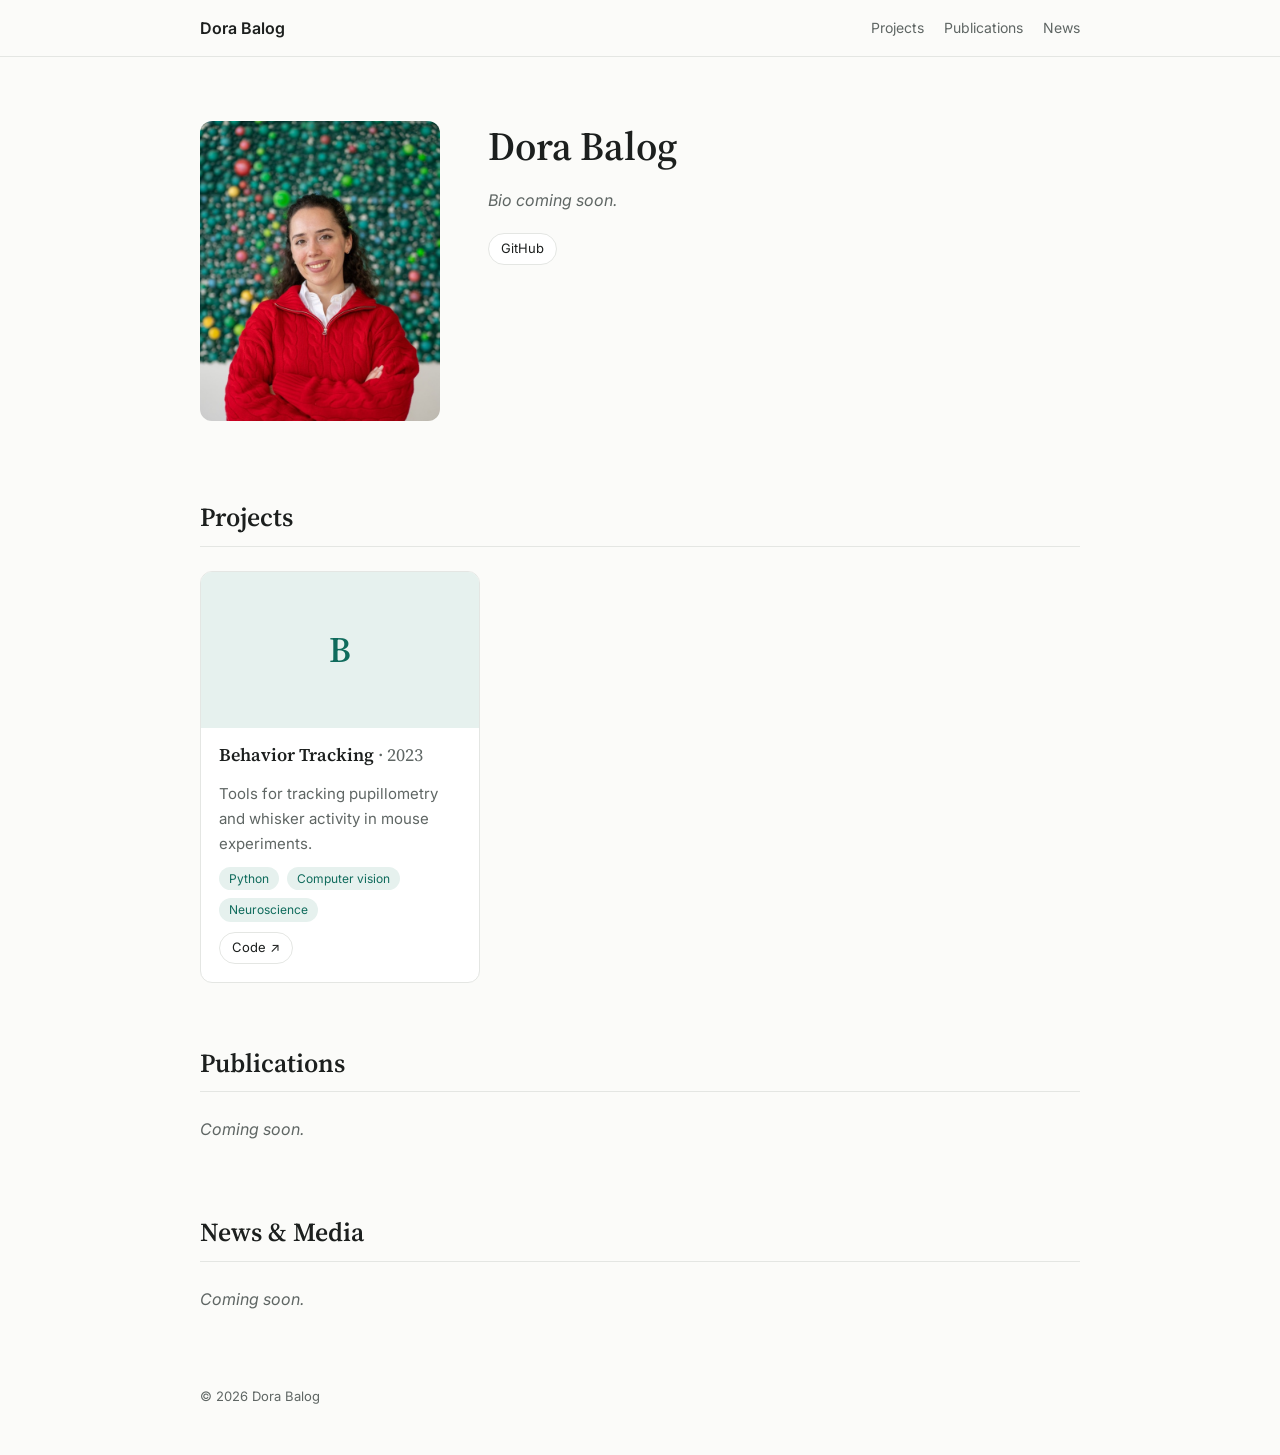
==== index.html @ 91e26f24 "Initial portfolio site Co-Authored-By: Claude Opus 5.5 <noreply@anthropic.com>" ====
<!doctype html>
<html lang="en">
<head>
  <meta charset="utf-8">
  <meta name="viewport" content="width=device-width, initial-scale=1">
  <title>Dora Balog</title>
  <meta name="description" content="Dora Balog — projects, publications, and news.">
  <link rel="preconnect" href="https://fonts.googleapis.com">
  <link rel="preconnect" href="https://fonts.gstatic.com" crossorigin>
  <link href="https://fonts.googleapis.com/css2?family=Inter:wght@400;500;600&family=Source+Serif+4:opsz,wght@8..60,500;8..60,600&display=swap" rel="stylesheet">
  <link rel="stylesheet" href="style.css">
</head>
<body>
  <nav class="nav">
    <div class="wrap nav-inner">
      <a href="#top" class="nav-name" id="nav-name"></a>
      <div class="nav-links">
        <a href="#projects">Projects</a>
        <a href="#publications">Publications</a>
        <a href="#news">News</a>
      </div>
    </div>
  </nav>

  <main id="top">
    <section class="wrap hero">
      <img class="headshot" id="photo" alt="">
      <div class="hero-text">
        <h1 id="name"></h1>
        <p class="tagline" id="tagline"></p>
        <div class="bio" id="bio"></div>
        <div class="social" id="social"></div>
      </div>
    </section>

    <section class="wrap section" id="projects">
      <h2>Projects</h2>
      <div class="grid" id="project-list"></div>
    </section>

    <section class="wrap section" id="publications">
      <h2>Publications</h2>
      <div class="list" id="publication-list"></div>
    </section>

    <section class="wrap section" id="news">
      <h2>News &amp; Media</h2>
      <div class="list" id="news-list"></div>
    </section>
  </main>

  <footer class="wrap footer">
    <span id="footer-text"></span>
  </footer>

  <script src="content.js"></script>
  <script src="render.js"></script>
</body>
</html>
---- style.css ----
:root {
  --bg: #fbfbf9;
  --surface: #ffffff;
  --text: #1c1f1e;
  --muted: #5f6664;
  --line: #e4e6e3;
  --accent: #0f6b5c;
  --accent-soft: #e6f1ee;
  --radius: 12px;
}
@media (prefers-color-scheme: dark) {
  :root {
    --bg: #121514;
    --surface: #1a1e1d;
    --text: #e8ebe9;
    --muted: #9aa3a0;
    --line: #2a302e;
    --accent: #5cc3ad;
    --accent-soft: #1d2d29;
  }
}

* { box-sizing: border-box; }
html { scroll-behavior: smooth; scroll-padding-top: 72px; }
body {
  margin: 0;
  background: var(--bg);
  color: var(--text);
  font: 16px/1.65 Inter, system-ui, -apple-system, sans-serif;
  -webkit-font-smoothing: antialiased;
}
a { color: var(--accent); text-decoration: none; }
a:hover { text-decoration: underline; }
h1, h2, h3 { font-family: "Source Serif 4", Georgia, serif; font-weight: 600; line-height: 1.25; margin: 0; }
p { margin: 0 0 .6em; }
.wrap { max-width: 920px; margin: 0 auto; padding: 0 20px; }
.muted { color: var(--muted); font-weight: 400; }
.empty { color: var(--muted); font-style: italic; }

/* Nav */
.nav {
  position: sticky; top: 0; z-index: 10;
  background: color-mix(in srgb, var(--bg) 88%, transparent);
  backdrop-filter: blur(8px);
  border-bottom: 1px solid var(--line);
}
.nav-inner { display: flex; align-items: center; justify-content: space-between; height: 56px; gap: 16px; }
.nav-name { font-weight: 600; color: var(--text); }
.nav-links { display: flex; gap: 20px; font-size: 14px; }
.nav-links a { color: var(--muted); }
.nav-links a:hover { color: var(--text); text-decoration: none; }

/* Hero */
.hero { display: grid; grid-template-columns: 240px 1fr; gap: 48px; align-items: start; padding-top: 64px; padding-bottom: 32px; }
.headshot { width: 100%; aspect-ratio: 4 / 5; object-fit: cover; object-position: center 30%; border-radius: var(--radius); }
.hero h1 { font-size: 40px; margin-bottom: 4px; }
.tagline { color: var(--muted); font-size: 17px; margin-bottom: 20px; }
.bio { margin: 16px 0 20px; max-width: 60ch; }

/* Pills & buttons */
.social, .pill-row, .tags { display: flex; flex-wrap: wrap; gap: 8px; }
.pill {
  font-size: 13px; padding: 4px 12px; border-radius: 999px;
  border: 1px solid var(--line); color: var(--text); background: var(--surface);
}
.pill:hover { border-color: var(--accent); color: var(--accent); text-decoration: none; }
.btn { font-size: 13px; padding: 4px 14px; border-radius: 999px; background: var(--accent); color: var(--bg); font-weight: 500; }
.btn:hover { text-decoration: none; opacity: .9; }
.tags span { font-size: 12px; padding: 2px 10px; border-radius: 999px; background: var(--accent-soft); color: var(--accent); }

/* Sections */
.section { padding-top: 48px; padding-bottom: 16px; }
.section h2 { font-size: 26px; padding-bottom: 12px; margin-bottom: 24px; border-bottom: 1px solid var(--line); }
.section h3 { font-size: 18px; margin-bottom: 6px; }

/* Project cards */
.grid { display: grid; grid-template-columns: repeat(auto-fill, minmax(260px, 1fr)); gap: 20px; }
.card { background: var(--surface); border: 1px solid var(--line); border-radius: var(--radius); overflow: hidden; display: flex; flex-direction: column; }
.card-img { width: 100%; aspect-ratio: 16 / 9; object-fit: cover; display: block; }
.card-body { padding: 16px 18px 18px; display: flex; flex-direction: column; gap: 10px; }
.card-body p { margin: 0; color: var(--muted); font-size: 15px; }
.placeholder {
  display: grid; place-items: center;
  background: var(--accent-soft); color: var(--accent);
  font: 600 36px "Source Serif 4", Georgia, serif;
}

/* Publication / news rows */
.list { display: flex; flex-direction: column; gap: 24px; }
.row { display: grid; grid-template-columns: 120px 1fr; gap: 20px; align-items: start; }
.row.news:not(:has(.thumb)) { grid-template-columns: 1fr; }
.thumb { width: 120px; aspect-ratio: 4 / 3; object-fit: cover; border-radius: 8px; border: 1px solid var(--line); display: block; }
.thumb.placeholder { font-size: 28px; }
.row h3 a { color: var(--text); }
.row h3 a:hover { color: var(--accent); }
.row p { font-size: 15px; margin-bottom: 4px; }
.venue { font-style: italic; color: var(--muted); }
.date { font-size: 13px; color: var(--accent); font-weight: 500; margin-bottom: 2px; }
.row .pill-row { margin-top: 8px; }

.footer { padding-top: 48px; padding-bottom: 48px; color: var(--muted); font-size: 13px; }

@media (max-width: 680px) {
  .hero { grid-template-columns: 1fr; gap: 24px; padding-top: 32px; }
  .headshot { max-width: 220px; }
  .hero h1 { font-size: 32px; }
  .nav-links { gap: 14px; }
  .row { grid-template-columns: 88px 1fr; gap: 14px; }
  .thumb { width: 88px; }
}
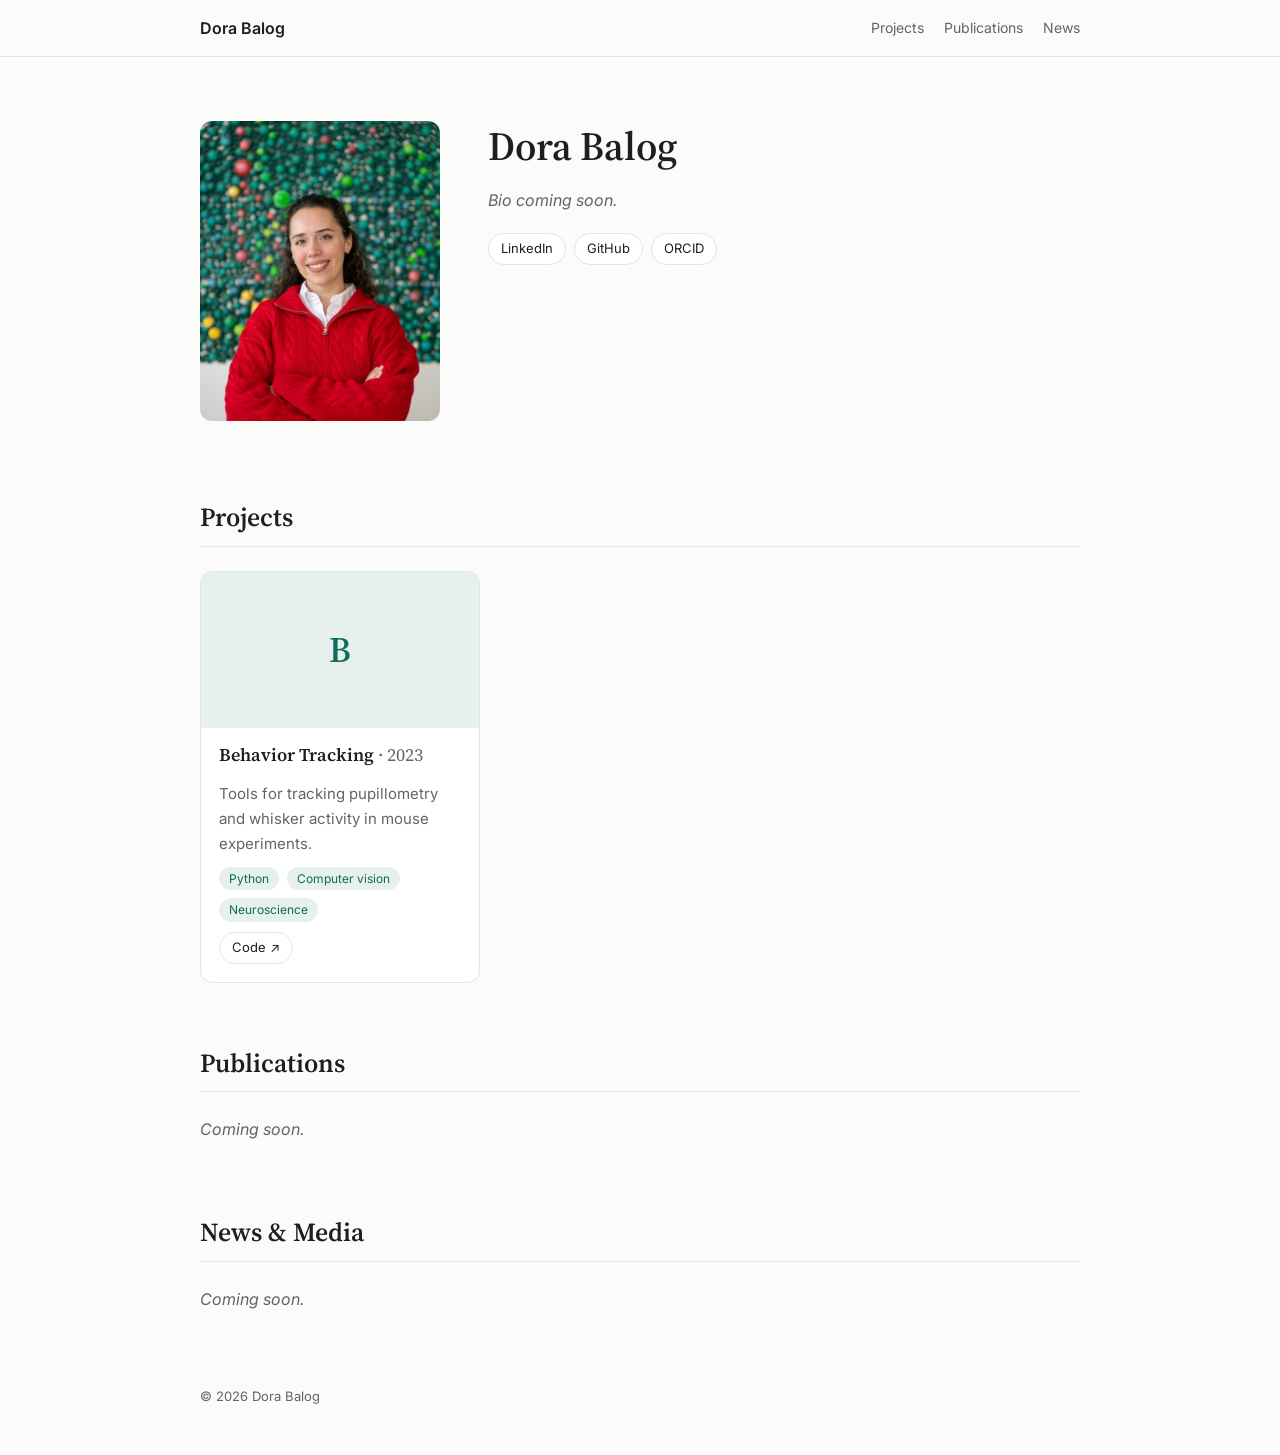
==== commit a2fac660: "Always load latest content instead of cached copy Co-Authored-By: Claude Opus 5.5 <noreply@anthropic" ====
--- a/index.html
+++ b/index.html
@@ -53,7 +53,19 @@
     <span id="footer-text"></span>
   </footer>
 
-  <script src="content.js"></script>
-  <script src="render.js"></script>
+  <script>
+    // Load content fresh each visit so edits show up right away (no stale browser cache).
+    (function () {
+      var v = Date.now();
+      var c = document.createElement("script");
+      c.src = "content.js?v=" + v;
+      c.onload = function () {
+        var r = document.createElement("script");
+        r.src = "render.js?v=" + v;
+        document.body.appendChild(r);
+      };
+      document.body.appendChild(c);
+    })();
+  </script>
 </body>
 </html>
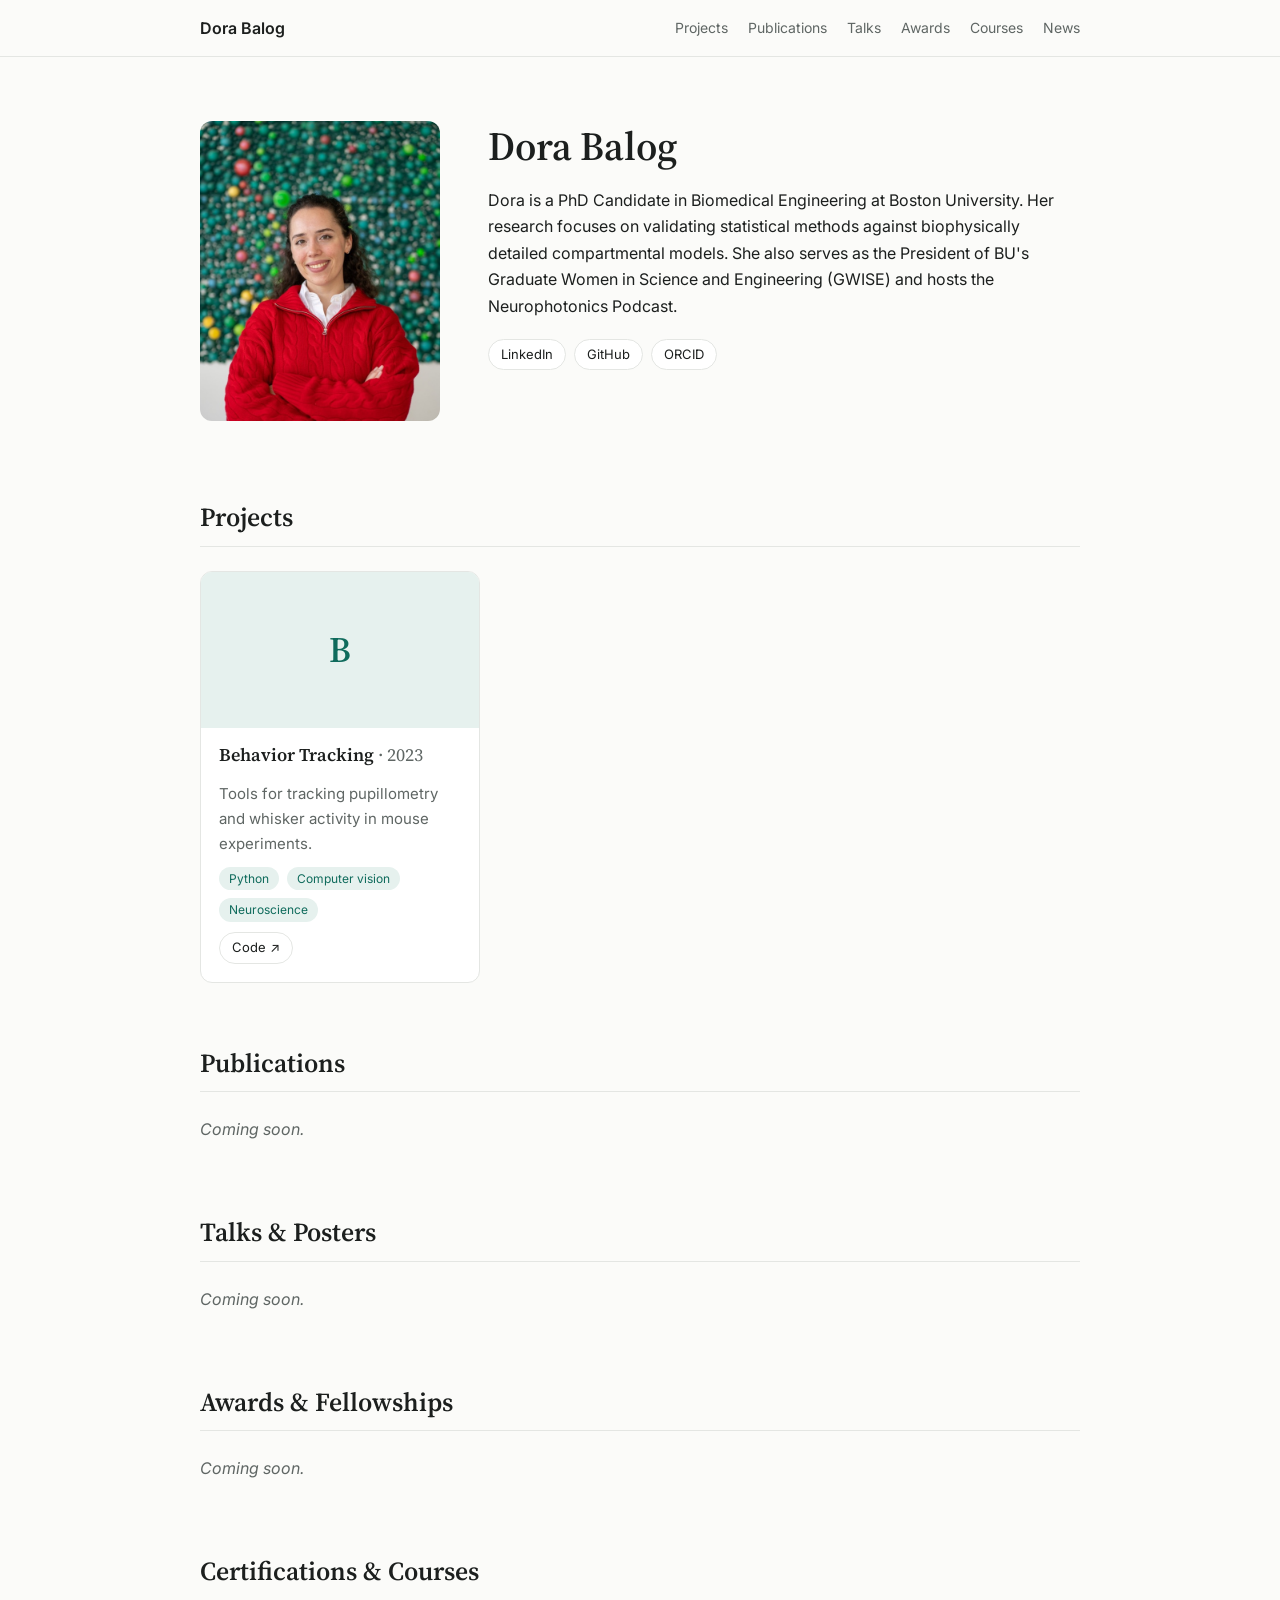
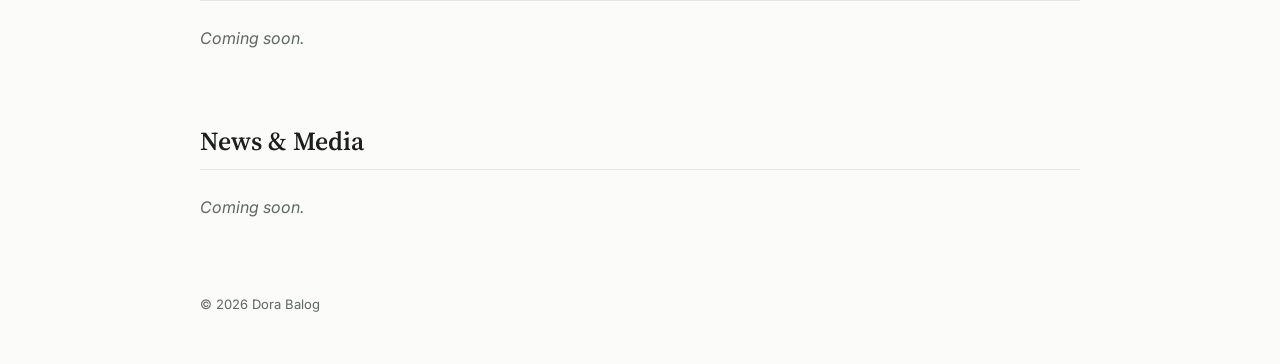
==== commit c0635dd8: "Add bio, talks & posters, awards & fellowships, certifications sections Co-Authored-By: Claude Opus " ====
--- a/index.html
+++ b/index.html
@@ -8,7 +8,7 @@
   <link rel="preconnect" href="https://fonts.googleapis.com">
   <link rel="preconnect" href="https://fonts.gstatic.com" crossorigin>
   <link href="https://fonts.googleapis.com/css2?family=Inter:wght@400;500;600&family=Source+Serif+4:opsz,wght@8..60,500;8..60,600&display=swap" rel="stylesheet">
-  <link rel="stylesheet" href="style.css">
+  <link rel="stylesheet" href="style.css?v=2">
 </head>
 <body>
   <nav class="nav">
@@ -17,6 +17,9 @@
       <div class="nav-links">
         <a href="#projects">Projects</a>
         <a href="#publications">Publications</a>
+        <a href="#talks">Talks</a>
+        <a href="#awards">Awards</a>
+        <a href="#certifications">Courses</a>
         <a href="#news">News</a>
       </div>
     </div>
@@ -41,6 +44,21 @@
     <section class="wrap section" id="publications">
       <h2>Publications</h2>
       <div class="list" id="publication-list"></div>
+    </section>
+
+    <section class="wrap section" id="talks">
+      <h2>Talks &amp; Posters</h2>
+      <div class="list" id="talk-list"></div>
+    </section>
+
+    <section class="wrap section" id="awards">
+      <h2>Awards &amp; Fellowships</h2>
+      <div class="list" id="award-list"></div>
+    </section>
+
+    <section class="wrap section" id="certifications">
+      <h2>Certifications &amp; Courses</h2>
+      <div class="list" id="cert-list"></div>
     </section>
 
     <section class="wrap section" id="news">
--- a/style.css
+++ b/style.css
@@ -46,7 +46,9 @@
 }
 .nav-inner { display: flex; align-items: center; justify-content: space-between; height: 56px; gap: 16px; }
 .nav-name { font-weight: 600; color: var(--text); }
-.nav-links { display: flex; gap: 20px; font-size: 14px; }
+.nav-links { display: flex; gap: 20px; font-size: 14px; overflow-x: auto; white-space: nowrap; scrollbar-width: none; }
+.nav-links::-webkit-scrollbar { display: none; }
+.nav-name { white-space: nowrap; }
 .nav-links a { color: var(--muted); }
 .nav-links a:hover { color: var(--text); text-decoration: none; }
 
@@ -98,6 +100,18 @@
 .date { font-size: 13px; color: var(--accent); font-weight: 500; margin-bottom: 2px; }
 .row .pill-row { margin-top: 8px; }
 
+.row.text { grid-template-columns: 90px 1fr; gap: 16px; }
+.row.text:has(> div:only-child) { grid-template-columns: 1fr; }
+.row.text > .date { padding-top: 3px; }
+.badge {
+  display: inline-block; vertical-align: middle;
+  font: 500 11px Inter, system-ui, sans-serif; letter-spacing: .03em; text-transform: uppercase;
+  padding: 2px 8px; border-radius: 999px; margin-bottom: 6px;
+  background: var(--accent); color: var(--bg);
+}
+.badge.soft { background: var(--accent-soft); color: var(--accent); }
+h3 .badge { margin: 0 0 0 6px; }
+
 .footer { padding-top: 48px; padding-bottom: 48px; color: var(--muted); font-size: 13px; }
 
 @media (max-width: 680px) {
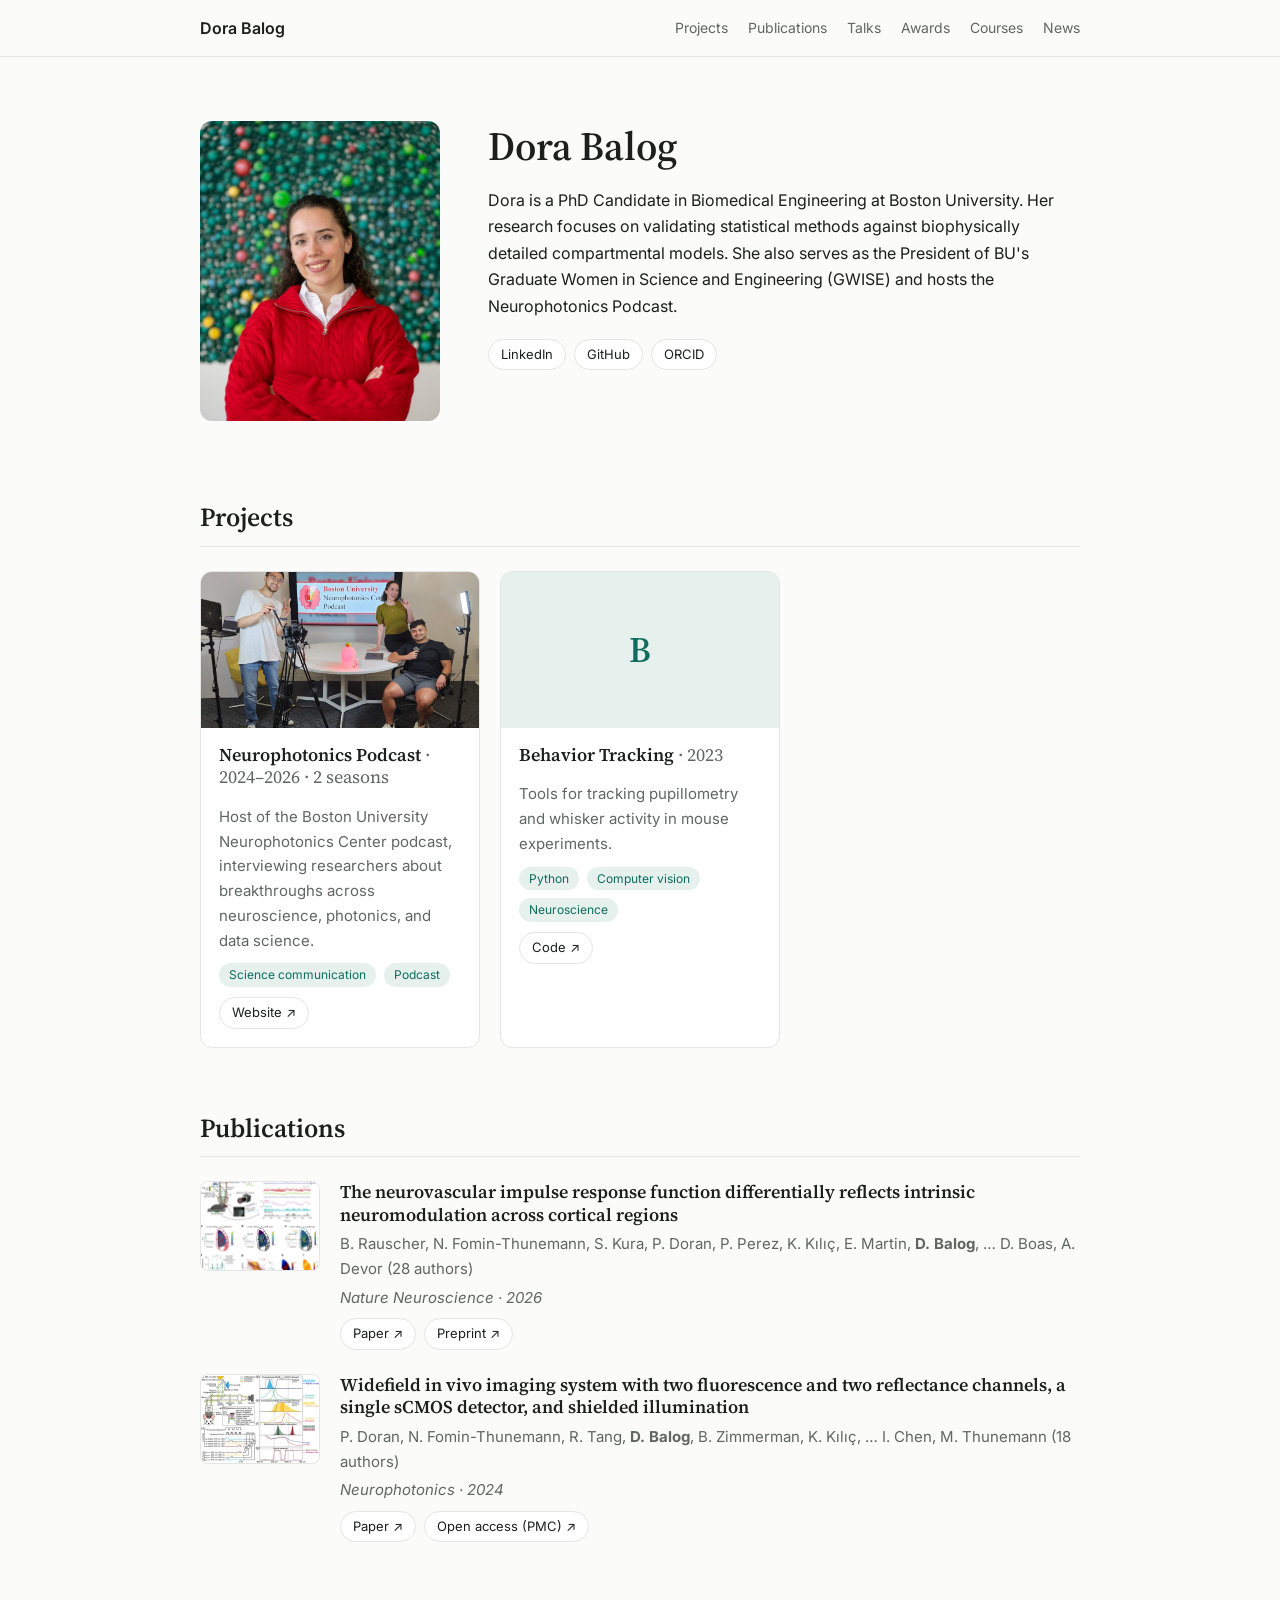
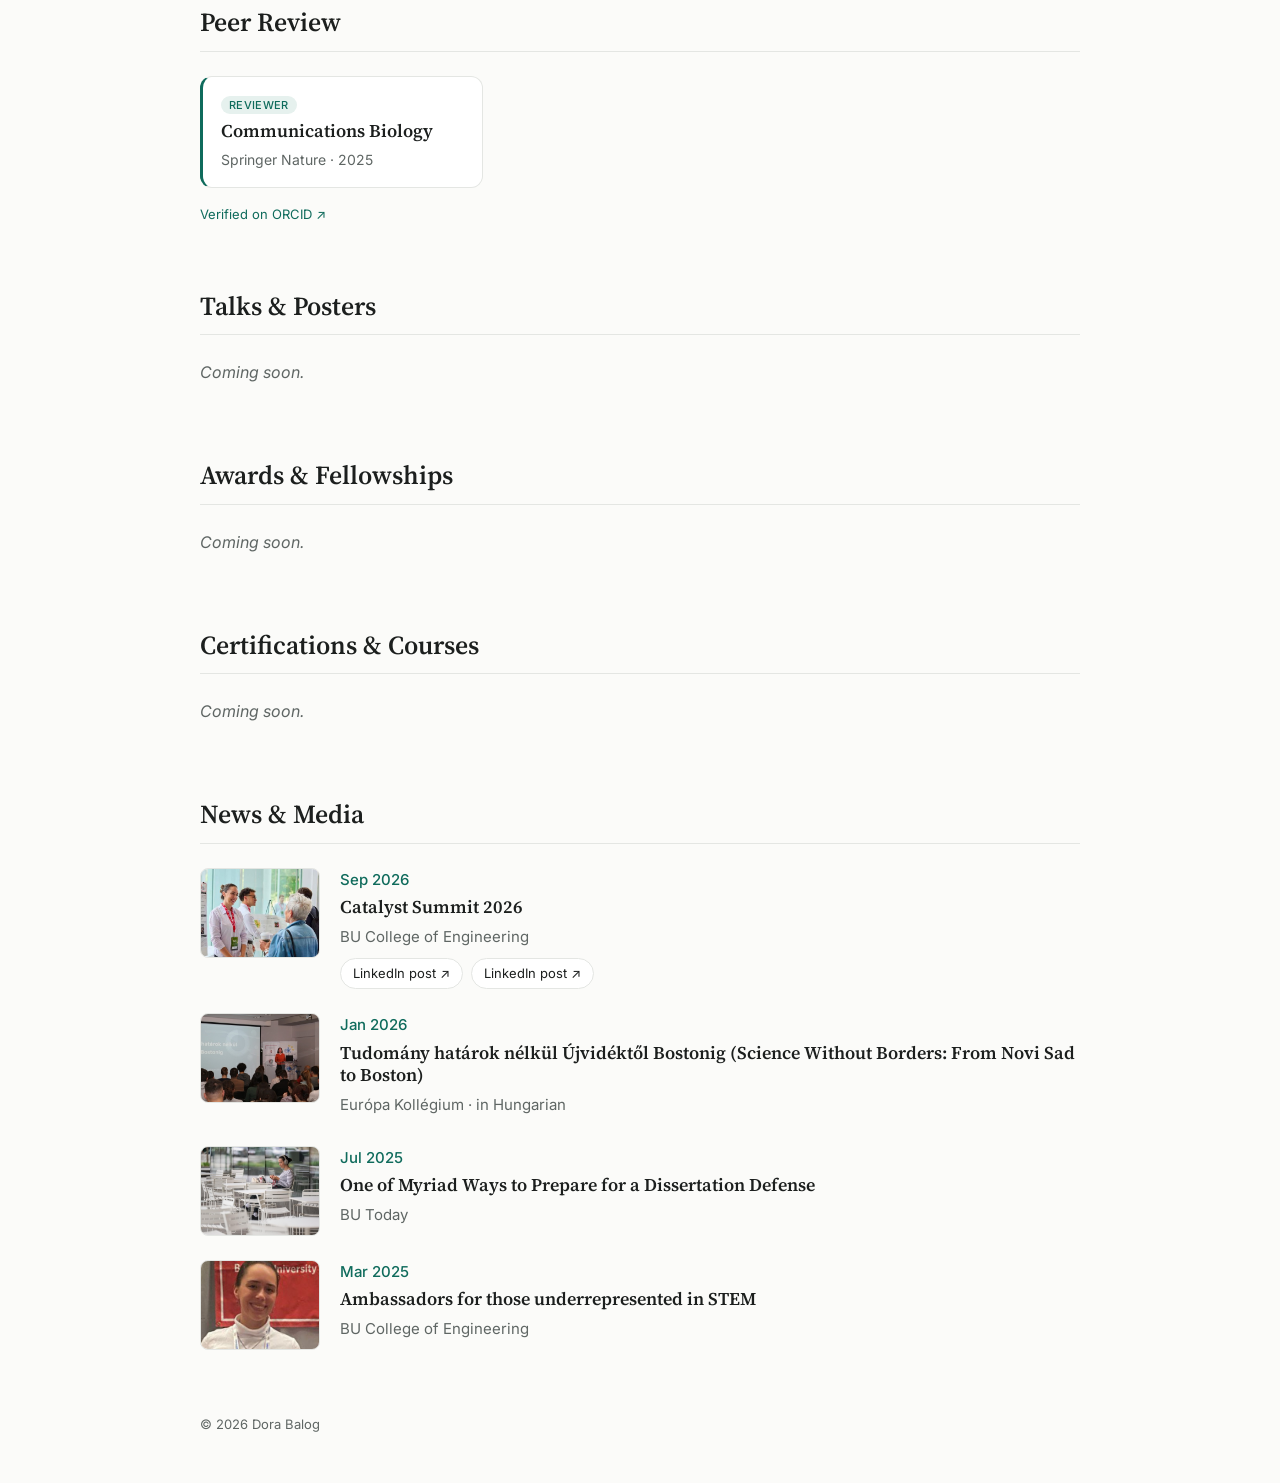
==== commit 93835f4a: "Add publications and peer review from ORCID Co-Authored-By: Claude Opus 5.5 <noreply@anthropic.com>" ====
--- a/index.html
+++ b/index.html
@@ -8,7 +8,7 @@
   <link rel="preconnect" href="https://fonts.googleapis.com">
   <link rel="preconnect" href="https://fonts.gstatic.com" crossorigin>
   <link href="https://fonts.googleapis.com/css2?family=Inter:wght@400;500;600&family=Source+Serif+4:opsz,wght@8..60,500;8..60,600&display=swap" rel="stylesheet">
-  <link rel="stylesheet" href="style.css?v=2">
+  <link rel="stylesheet" href="style.css?v=3">
 </head>
 <body>
   <nav class="nav">
@@ -44,6 +44,11 @@
     <section class="wrap section" id="publications">
       <h2>Publications</h2>
       <div class="list" id="publication-list"></div>
+    </section>
+
+    <section class="wrap section" id="reviews">
+      <h2>Peer Review</h2>
+      <div class="review-grid" id="review-list"></div>
     </section>
 
     <section class="wrap section" id="talks">
--- a/style.css
+++ b/style.css
@@ -112,6 +112,13 @@
 .badge.soft { background: var(--accent-soft); color: var(--accent); }
 h3 .badge { margin: 0 0 0 6px; }
 
+.review-grid { display: grid; grid-template-columns: repeat(auto-fill, minmax(240px, 1fr)); gap: 16px; }
+.review-card { background: var(--surface); border: 1px solid var(--line); border-left: 3px solid var(--accent); border-radius: var(--radius); padding: 16px 18px; }
+.review-card h3 a { color: var(--text); }
+.review-card h3 a:hover { color: var(--accent); }
+.review-card p { margin: 0; font-size: 14px; }
+.review-note { grid-column: 1 / -1; font-size: 13px; margin: 0; }
+
 .footer { padding-top: 48px; padding-bottom: 48px; color: var(--muted); font-size: 13px; }
 
 @media (max-width: 680px) {
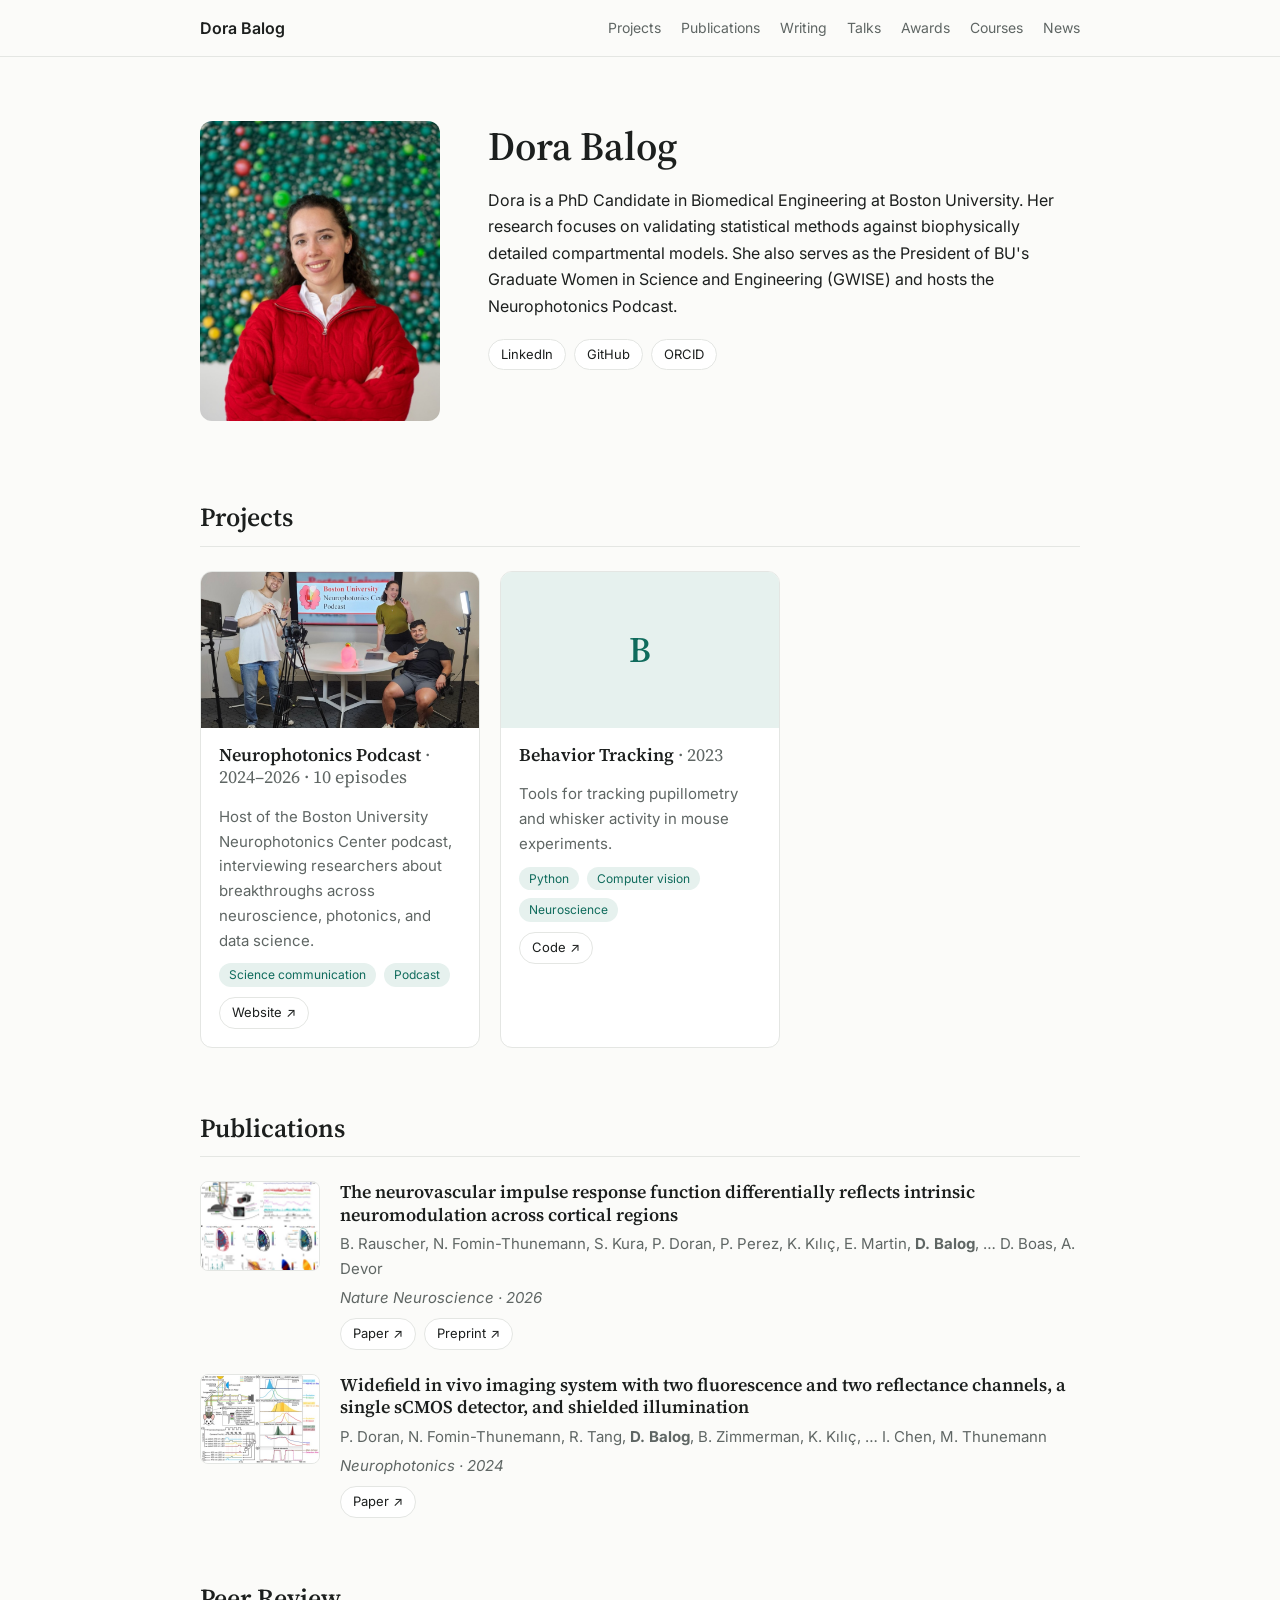
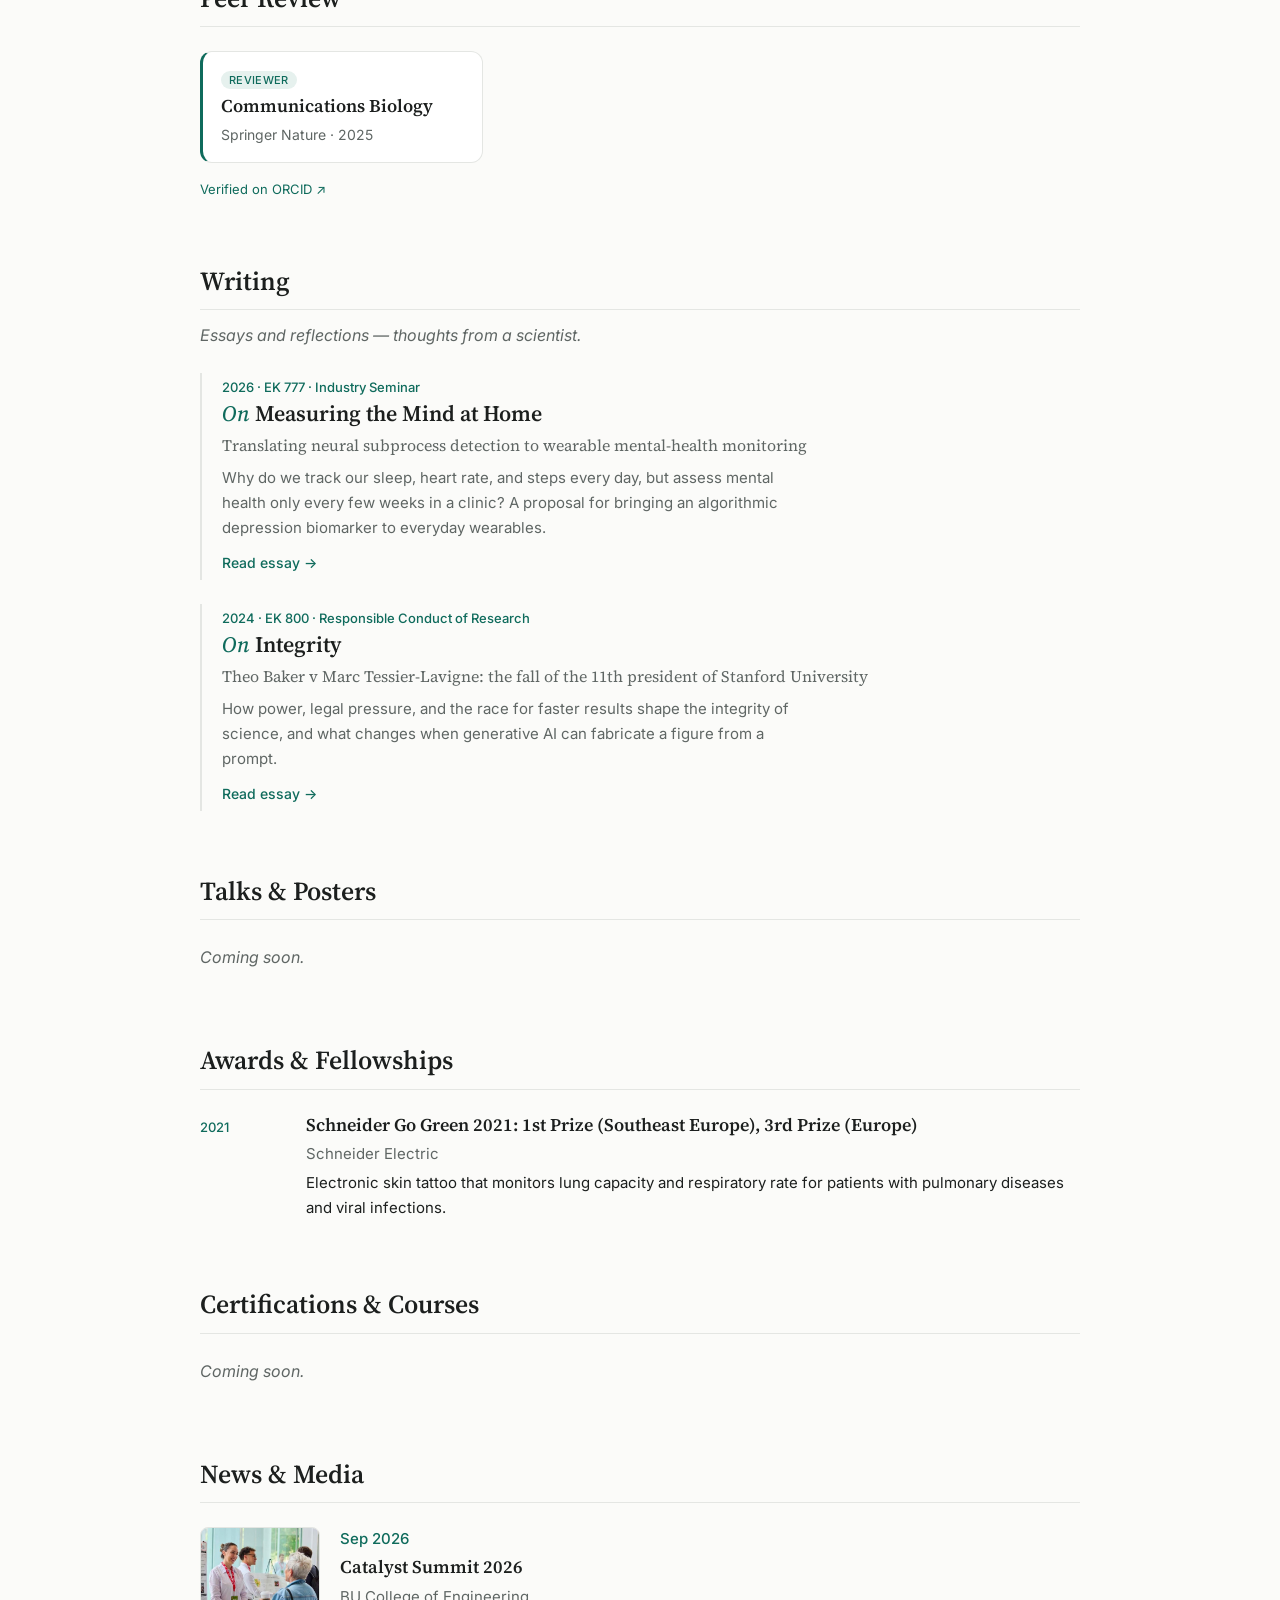
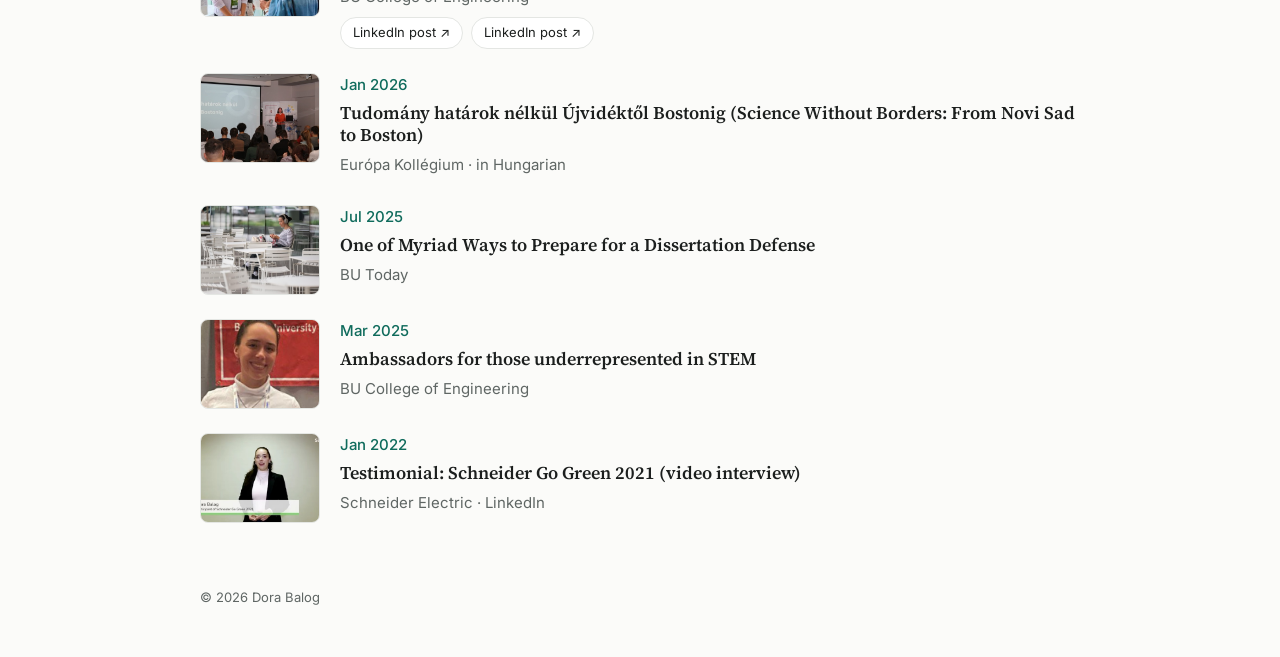
==== commit e9e62dce: "Add Writing section with two essays Co-Authored-By: Claude Opus 5.5 <noreply@anthropic.com>" ====
--- a/index.html
+++ b/index.html
@@ -7,8 +7,8 @@
   <meta name="description" content="Dora Balog — projects, publications, and news.">
   <link rel="preconnect" href="https://fonts.googleapis.com">
   <link rel="preconnect" href="https://fonts.gstatic.com" crossorigin>
-  <link href="https://fonts.googleapis.com/css2?family=Inter:wght@400;500;600&family=Source+Serif+4:opsz,wght@8..60,500;8..60,600&display=swap" rel="stylesheet">
-  <link rel="stylesheet" href="style.css?v=3">
+  <link href="https://fonts.googleapis.com/css2?family=Inter:wght@400;500;600&family=Source+Serif+4:ital,opsz,wght@0,8..60,400;0,8..60,500;0,8..60,600;1,8..60,500&display=swap" rel="stylesheet">
+  <link rel="stylesheet" href="style.css?v=4">
 </head>
 <body>
   <nav class="nav">
@@ -17,6 +17,7 @@
       <div class="nav-links">
         <a href="#projects">Projects</a>
         <a href="#publications">Publications</a>
+        <a href="#writing">Writing</a>
         <a href="#talks">Talks</a>
         <a href="#awards">Awards</a>
         <a href="#certifications">Courses</a>
@@ -49,6 +50,12 @@
     <section class="wrap section" id="reviews">
       <h2>Peer Review</h2>
       <div class="review-grid" id="review-list"></div>
+    </section>
+
+    <section class="wrap section" id="writing">
+      <h2>Writing</h2>
+      <p class="section-intro">Essays and reflections &mdash; thoughts from a scientist.</p>
+      <div class="list" id="writing-list"></div>
     </section>
 
     <section class="wrap section" id="talks">
--- a/style.css
+++ b/style.css
@@ -119,6 +119,34 @@
 .review-card p { margin: 0; font-size: 14px; }
 .review-note { grid-column: 1 / -1; font-size: 13px; margin: 0; }
 
+/* Writing */
+.on { font-style: italic; font-weight: 500; color: var(--accent); }
+.section-intro { color: var(--muted); margin: -12px 0 24px; font-style: italic; }
+.essay-card { padding: 4px 0 4px 20px; border-left: 2px solid var(--line); }
+.essay-card:hover { border-left-color: var(--accent); }
+.essay-card h3 { font-size: 22px; margin-bottom: 4px; }
+.essay-card h3 a { color: var(--text); }
+.essay-card h3 a:hover { text-decoration: none; color: var(--accent); }
+.essay-card .muted { font-size: 15px; max-width: 65ch; }
+.essay-sub { font-family: "Source Serif 4", Georgia, serif; color: var(--muted); font-size: 16px; margin-bottom: 8px; }
+.read-more { font-size: 14px; font-weight: 500; }
+
+/* Essay pages */
+.essay { max-width: 720px; padding-top: 56px; }
+.essay-head { margin-bottom: 40px; padding-bottom: 24px; border-bottom: 1px solid var(--line); }
+.essay-head h1 { font-size: 42px; margin: 6px 0 12px; }
+.essay-head .essay-sub { font-size: 19px; line-height: 1.45; }
+.essay-body { font-family: "Source Serif 4", Georgia, serif; font-size: 19px; line-height: 1.75; }
+.essay-body p { margin: 0 0 1.1em; }
+.essay-body h2 { font-size: 24px; margin: 1.8em 0 .6em; }
+.essay-body .refs { font-family: Inter, system-ui, sans-serif; font-size: 14px; line-height: 1.6; color: var(--muted); padding-left: 1.4em; }
+.essay-body .refs li { margin-bottom: .5em; }
+.essay-foot { margin: 48px 0 64px; padding-top: 24px; border-top: 1px solid var(--line); display: flex; flex-direction: column; gap: 16px; align-items: flex-start; }
+@media (max-width: 680px) {
+  .essay-head h1 { font-size: 32px; }
+  .essay-body { font-size: 17px; }
+}
+
 .footer { padding-top: 48px; padding-bottom: 48px; color: var(--muted); font-size: 13px; }
 
 @media (max-width: 680px) {
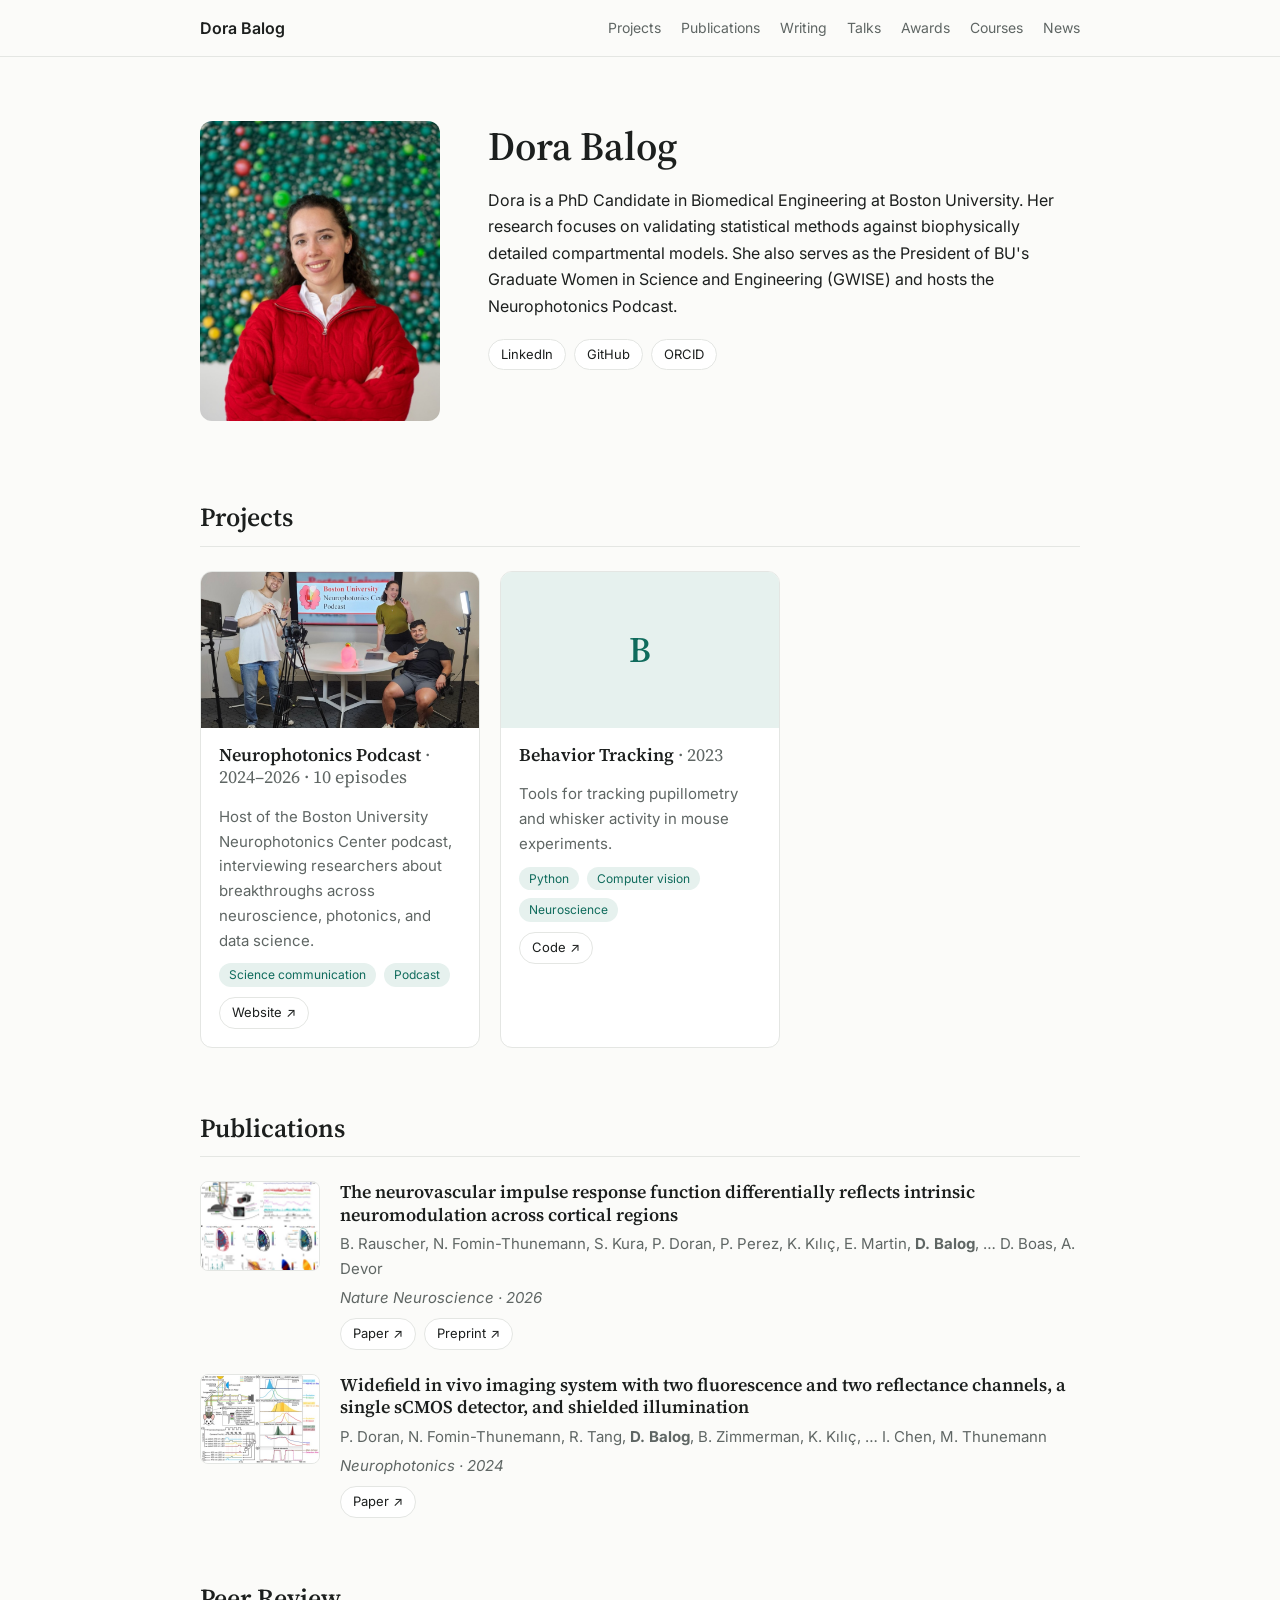
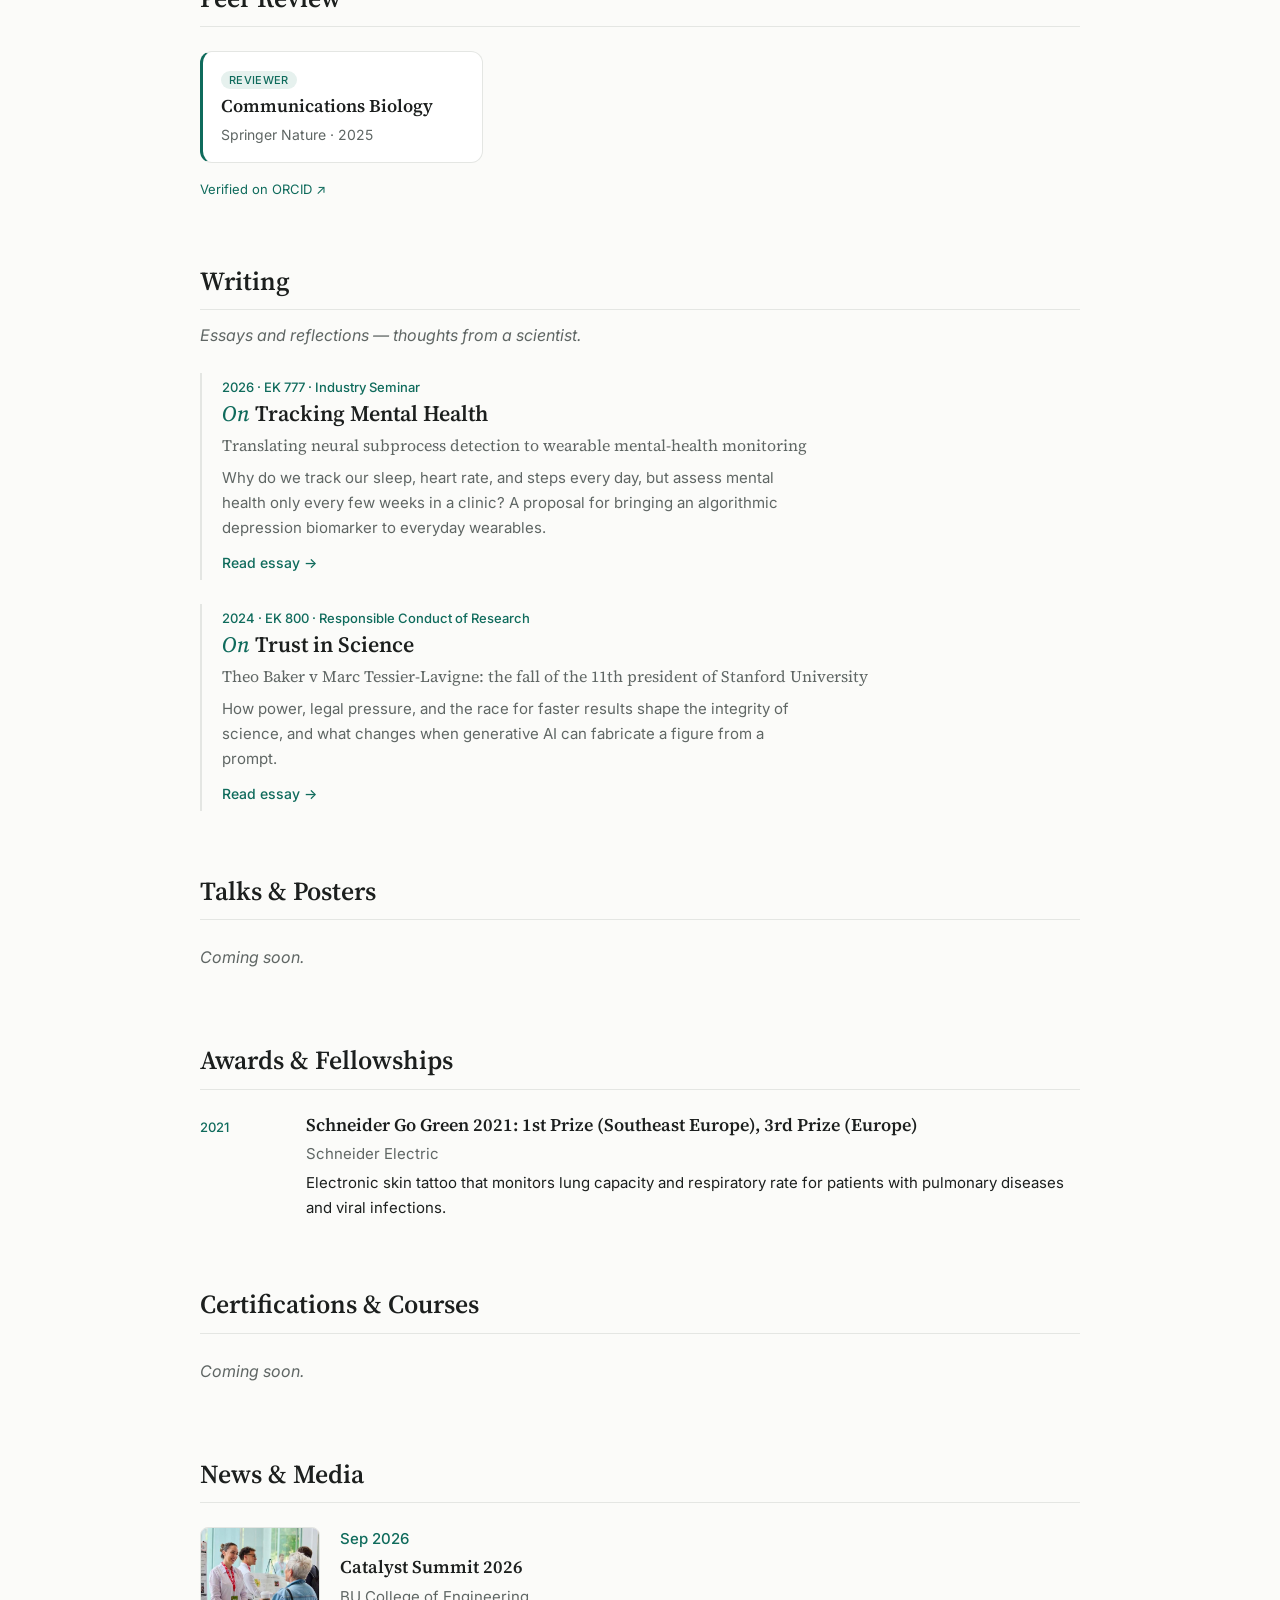
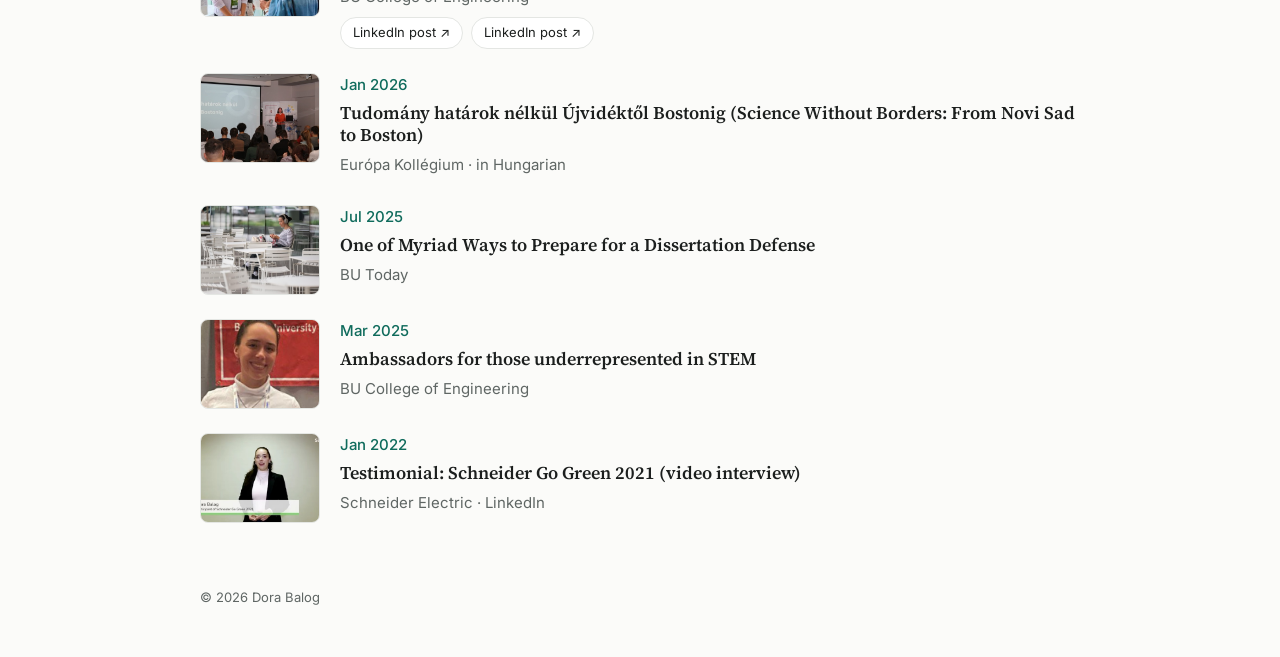
==== commit a7b0aedc: "Make section links reliable while content loads Co-Authored-By: Claude Opus 5.5 <noreply@anthropic.c" ====
--- a/index.html
+++ b/index.html
@@ -8,7 +8,7 @@
   <link rel="preconnect" href="https://fonts.googleapis.com">
   <link rel="preconnect" href="https://fonts.gstatic.com" crossorigin>
   <link href="https://fonts.googleapis.com/css2?family=Inter:wght@400;500;600&family=Source+Serif+4:ital,opsz,wght@0,8..60,400;0,8..60,500;0,8..60,600;1,8..60,500&display=swap" rel="stylesheet">
-  <link rel="stylesheet" href="style.css?v=4">
+  <link rel="stylesheet" href="style.css?v=5">
 </head>
 <body>
   <nav class="nav">
--- a/style.css
+++ b/style.css
@@ -21,7 +21,7 @@
 }
 
 * { box-sizing: border-box; }
-html { scroll-behavior: smooth; scroll-padding-top: 72px; }
+html { scroll-behavior: smooth; scroll-padding-top: 72px; overflow-anchor: none; }
 body {
   margin: 0;
   background: var(--bg);
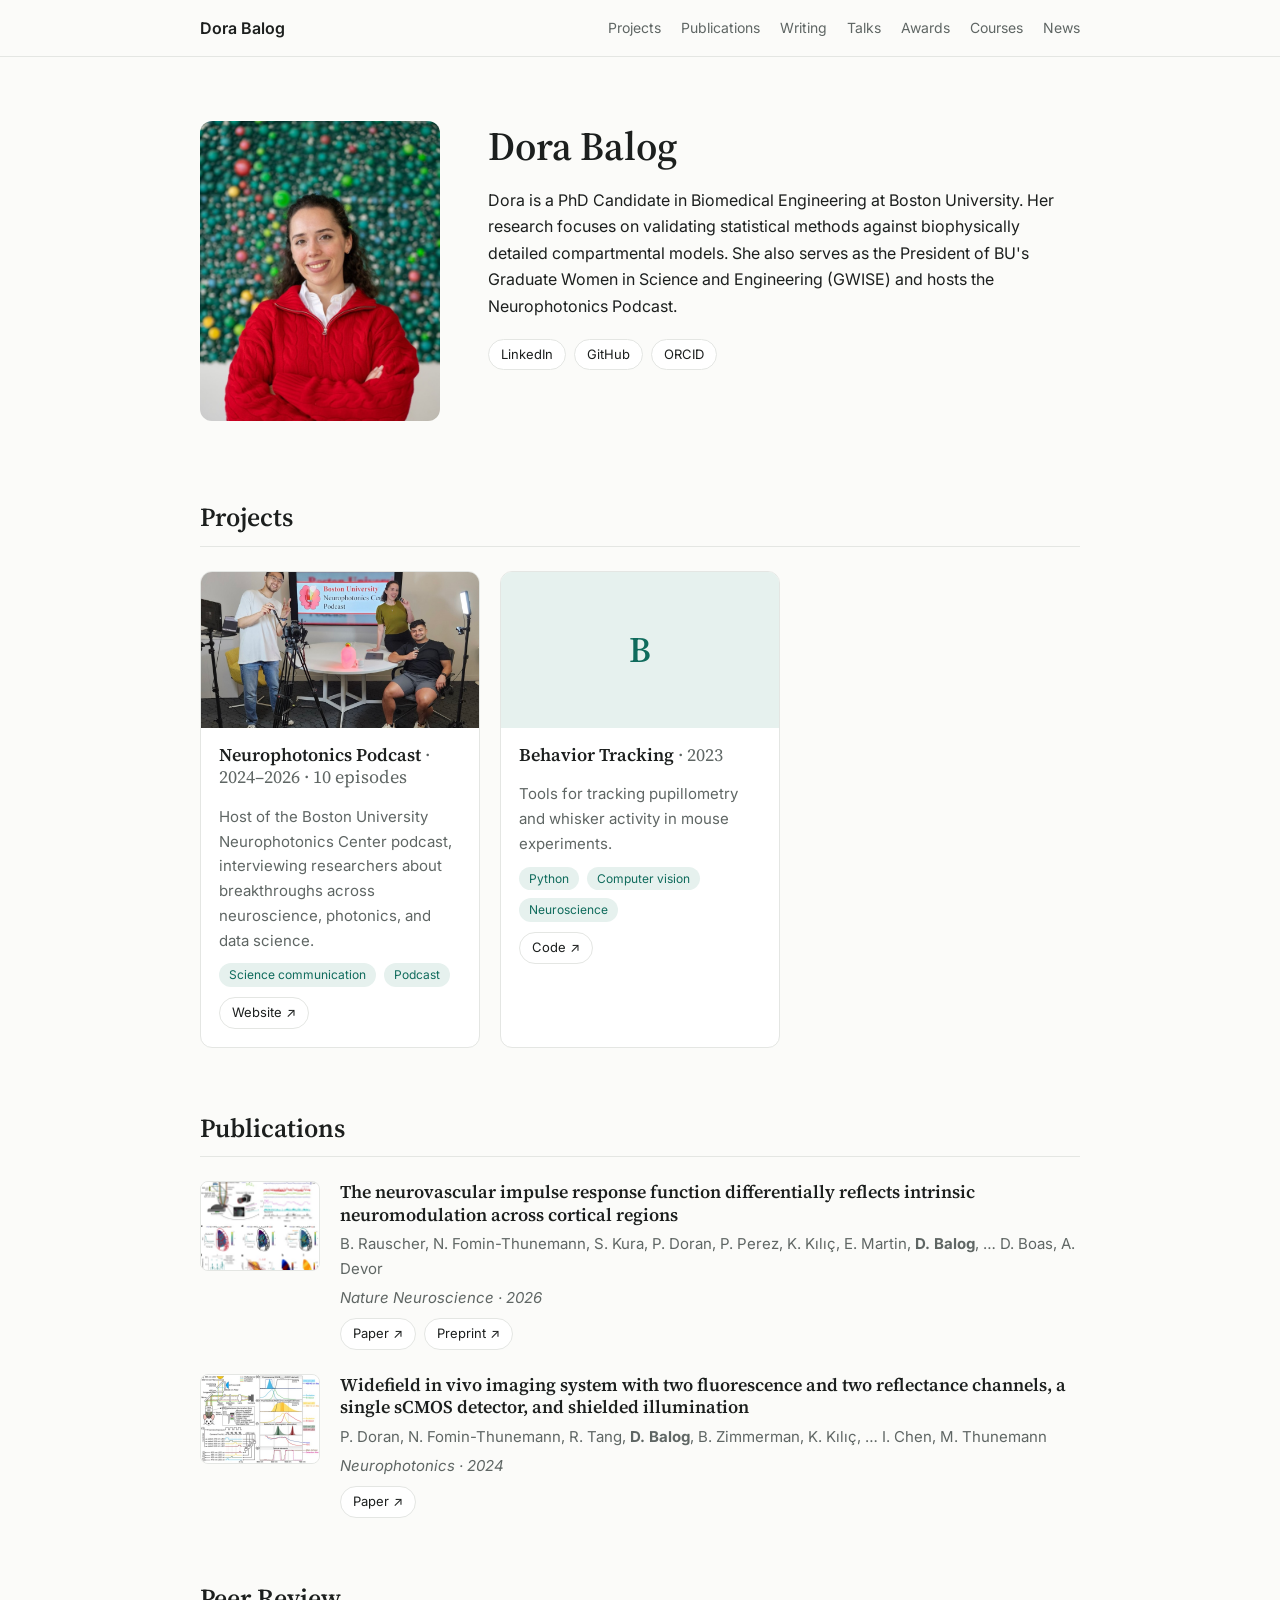
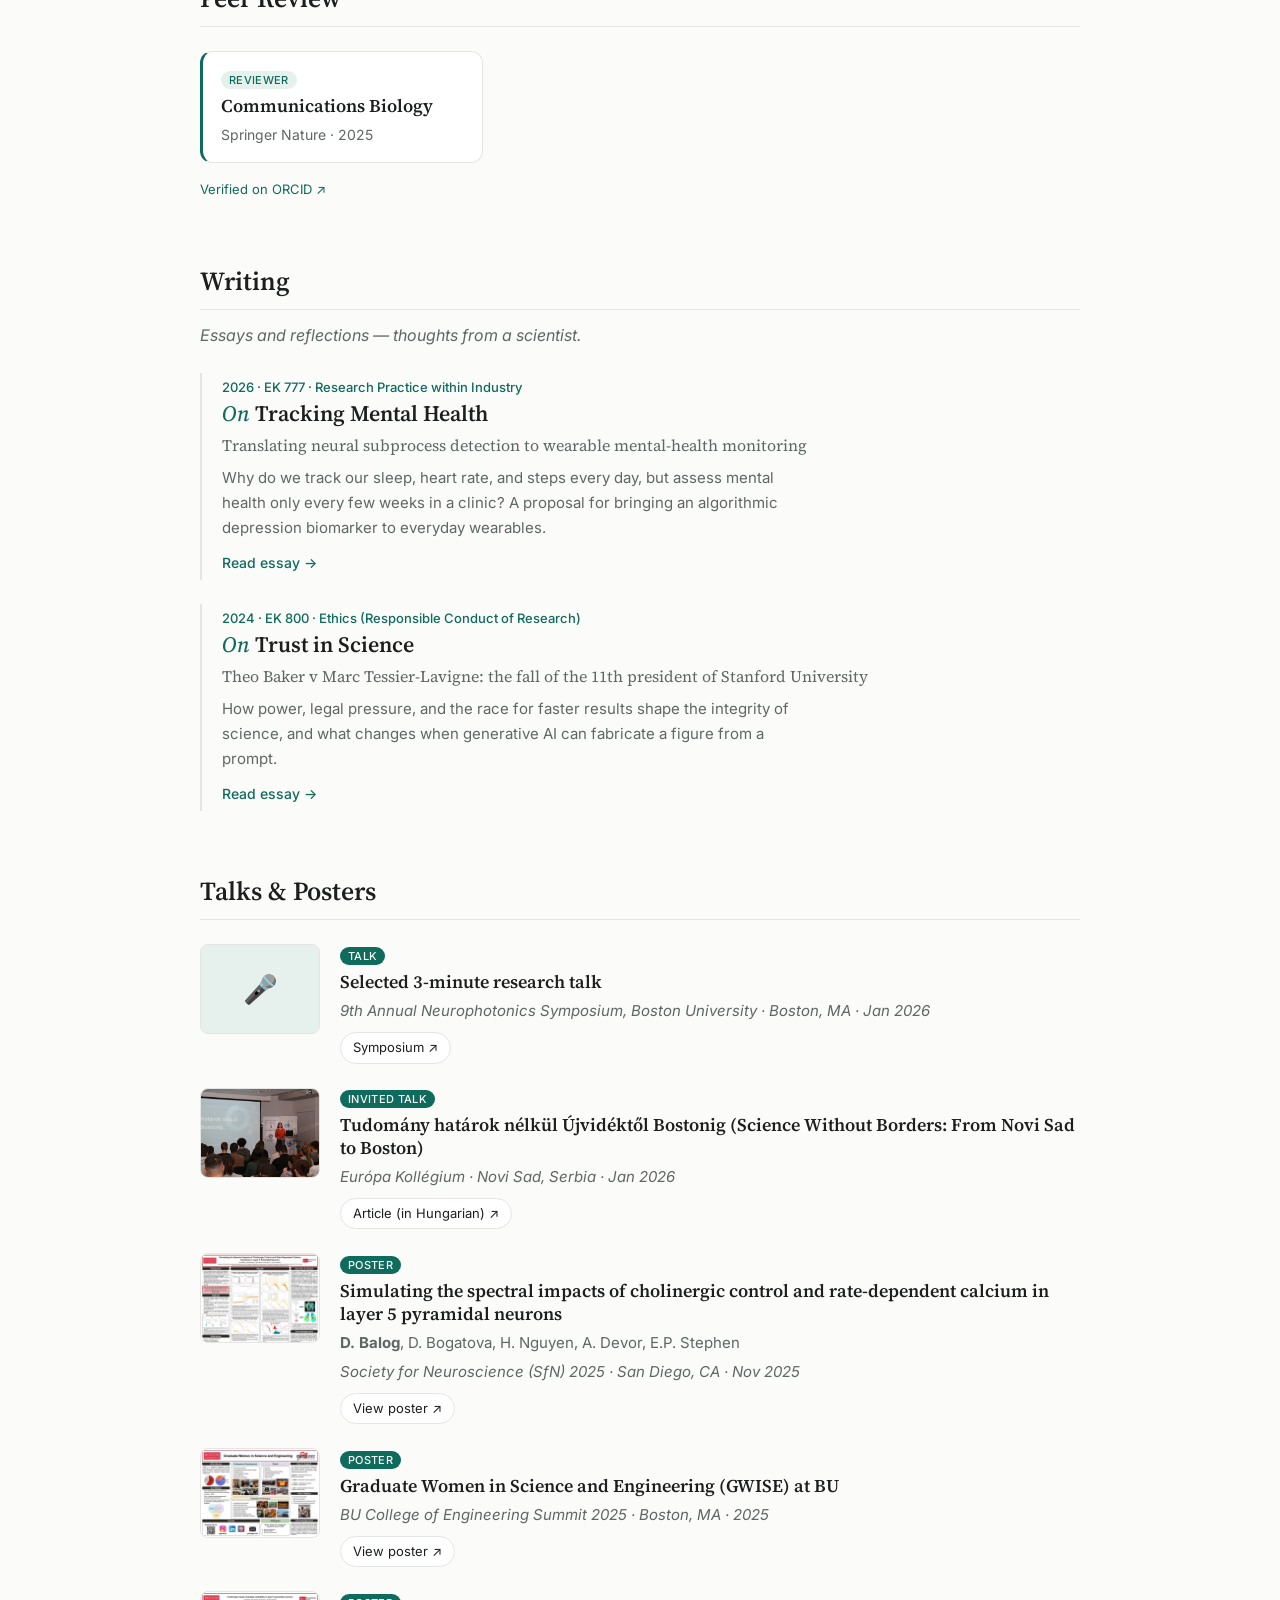
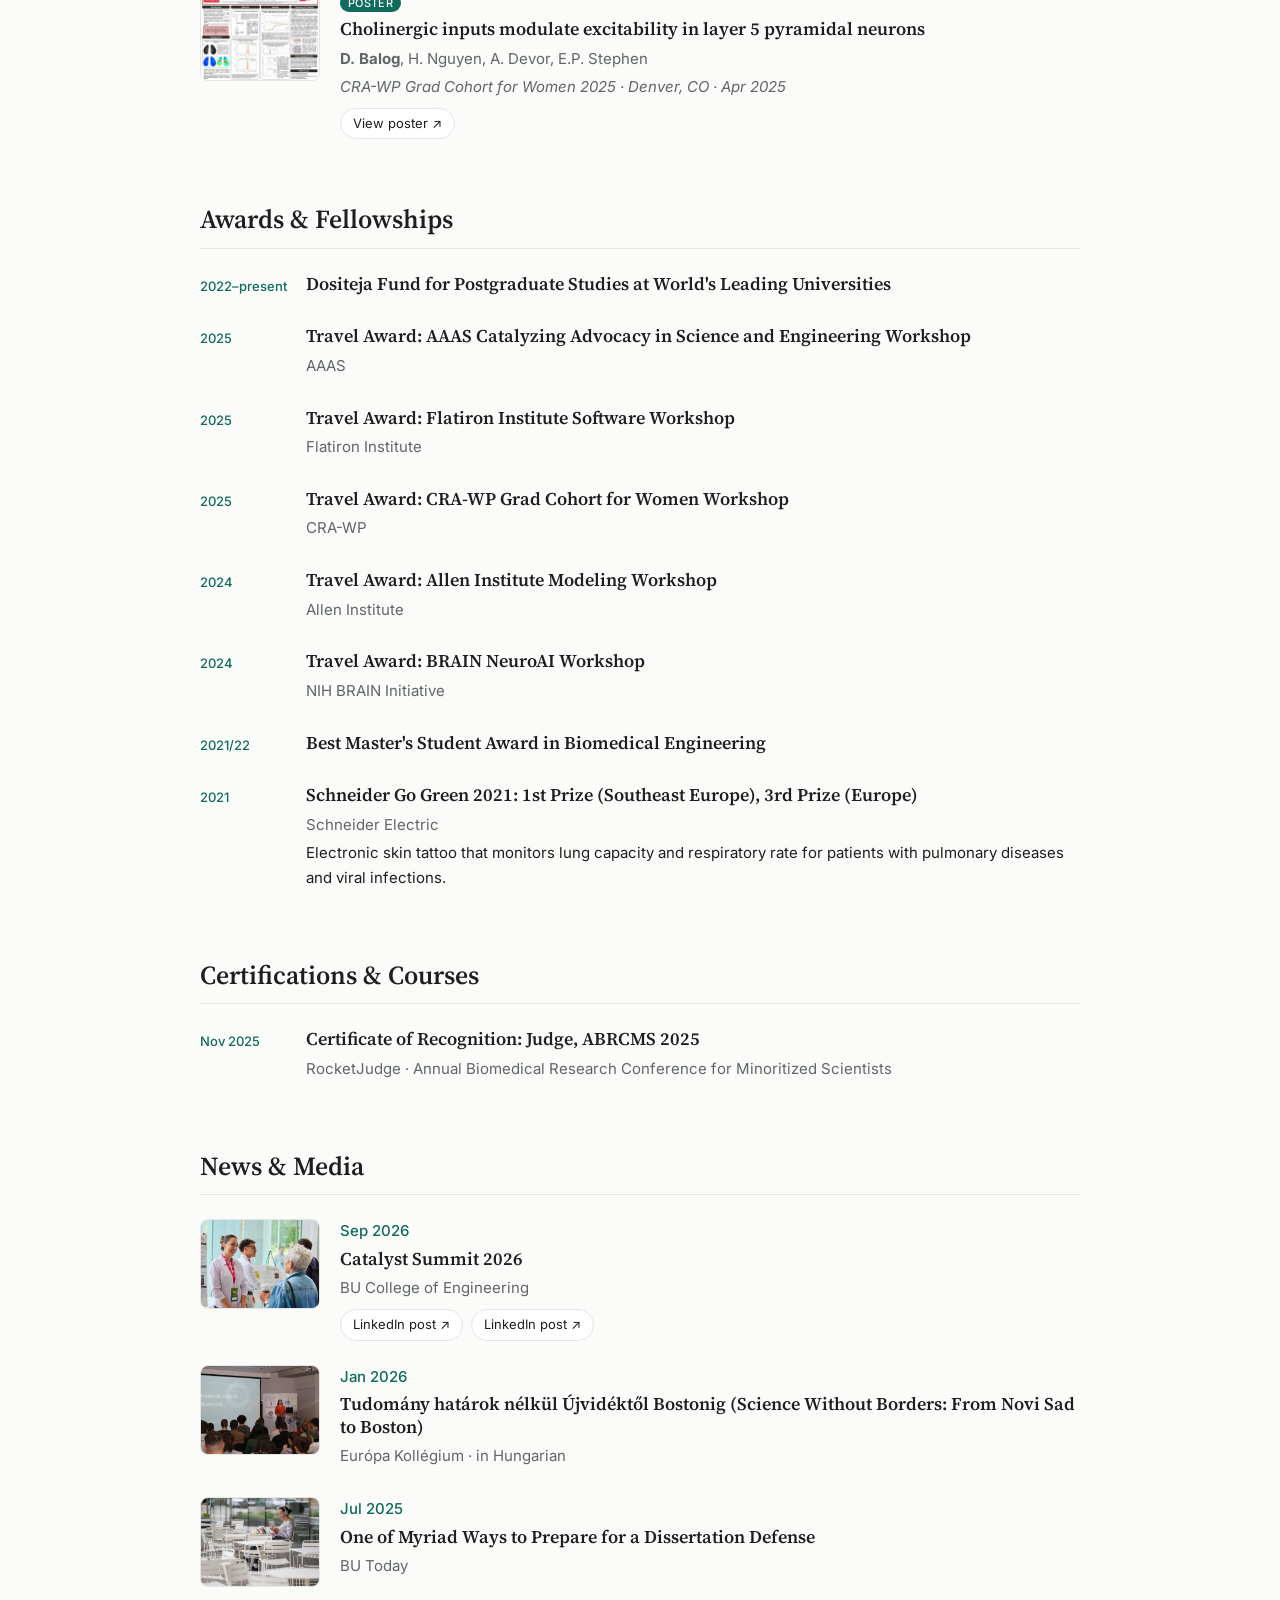
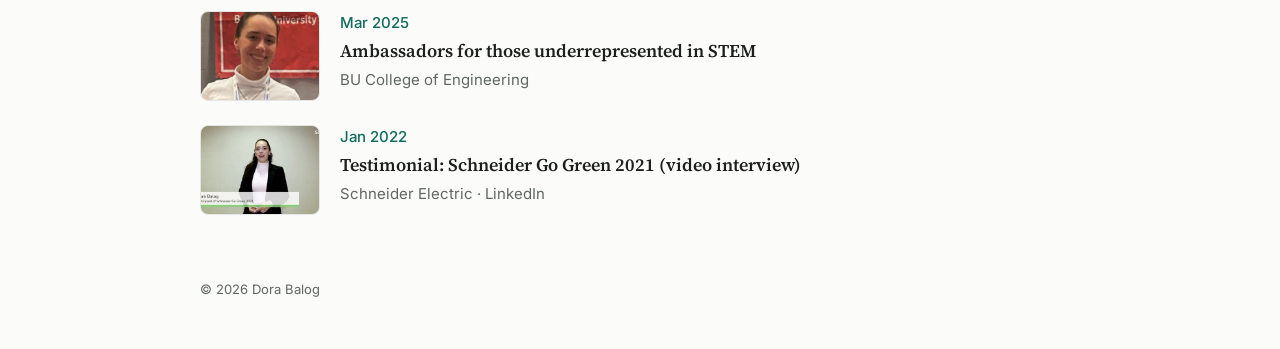
==== commit 00f67acb: "Center placeholder icons in thumbnails Co-Authored-By: Claude Opus 5.5 <noreply@anthropic.com>" ====
--- a/index.html
+++ b/index.html
@@ -8,7 +8,7 @@
   <link rel="preconnect" href="https://fonts.googleapis.com">
   <link rel="preconnect" href="https://fonts.gstatic.com" crossorigin>
   <link href="https://fonts.googleapis.com/css2?family=Inter:wght@400;500;600&family=Source+Serif+4:ital,opsz,wght@0,8..60,400;0,8..60,500;0,8..60,600;1,8..60,500&display=swap" rel="stylesheet">
-  <link rel="stylesheet" href="style.css?v=5">
+  <link rel="stylesheet" href="style.css?v=6">
 </head>
 <body>
   <nav class="nav">
--- a/style.css
+++ b/style.css
@@ -92,7 +92,7 @@
 .row { display: grid; grid-template-columns: 120px 1fr; gap: 20px; align-items: start; }
 .row.news:not(:has(.thumb)) { grid-template-columns: 1fr; }
 .thumb { width: 120px; aspect-ratio: 4 / 3; object-fit: cover; border-radius: 8px; border: 1px solid var(--line); display: block; }
-.thumb.placeholder { font-size: 28px; }
+.thumb.placeholder { display: grid; font-size: 28px; }
 .row h3 a { color: var(--text); }
 .row h3 a:hover { color: var(--accent); }
 .row p { font-size: 15px; margin-bottom: 4px; }
